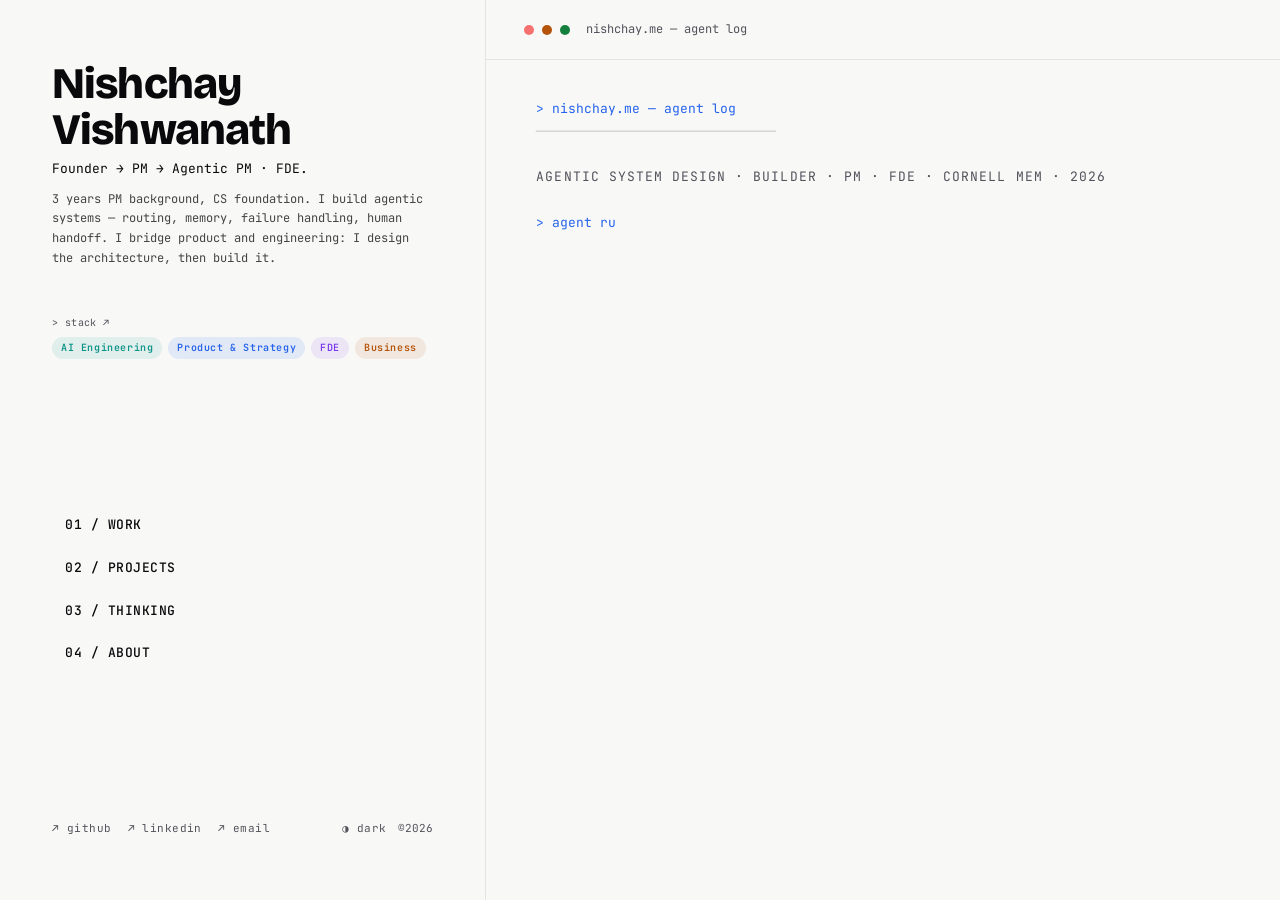
==== index.html @ 15cf4d02 "Add stack label above domain pills for discoverability Co-Authored-By: Claude Sonnet 4.6 <noreply@an" ====
<!DOCTYPE html>
<html lang="en" class="canvas-mode">
<head>
  <meta charset="UTF-8" />
  <meta name="viewport" content="width=device-width, initial-scale=1.0" />
  <title>Nishchay Vishwanath — Agentic PM · FDE</title>
  <meta name="description" content="I build agentic systems — routing, memory, failure handling, human handoff. PM background, CS foundation. Three years shipping operational AI at Aereo; built multi-agent RAG, HITL escalation, and MCP servers at Cornell." />

  <!-- Open Graph -->
  <meta property="og:type" content="website" />
  <meta property="og:title" content="Nishchay Vishwanath — Agentic PM · FDE" />
  <meta property="og:description" content="I build agentic systems — routing, memory, failure handling, human handoff. PM background, CS foundation. I design the architecture, then build it." />
  <meta property="og:url" content="https://nishchay.me" />

  <!-- Fonts -->
  <link rel="preconnect" href="https://fonts.googleapis.com" />
  <link rel="preconnect" href="https://fonts.gstatic.com" crossorigin />
  <link href="https://fonts.googleapis.com/css2?family=Bricolage+Grotesque:opsz,wght@12..96,400;12..96,600;12..96,800&family=Inter:wght@400;500;600;700&family=JetBrains+Mono:wght@400;500&display=swap" rel="stylesheet" />

  <link rel="stylesheet" href="css/style.css" />
  <script>document.documentElement.dataset.theme = localStorage.getItem('nish-theme') || 'light';</script>

  <script type="application/ld+json">
  {
    "@context": "https://schema.org",
    "@type": "Person",
    "name": "Nishchay Vishwanath",
    "jobTitle": "Agentic PM / FDE",
    "alumniOf": "Cornell University",
    "url": "https://nishchay.me",
    "sameAs": [
      "https://www.linkedin.com/in/nishchay-v/",
      "https://github.com/nishtobehonest"
    ]
  }
  </script>
</head>
<body>

<div class="canvas">

  <!-- ── Identity column (left 38%) ────────────────── -->
  <aside class="identity-col">
    <div class="id-top">
      <h1 class="id-name">Nishchay Vishwanath</h1>
      <p class="id-tagline">Founder → PM → Agentic PM · FDE.</p>
      <p class="id-sub">3 years PM background, CS foundation. I build agentic systems — routing, memory, failure handling, human handoff. I bridge product and engineering: I design the architecture, then build it.</p>
      <p class="id-stack-label">> stack ↗</p>
      <div class="id-domains">
        <button class="id-domain-pill id-domain-teal" data-panel="about">AI Engineering</button>
        <button class="id-domain-pill id-domain-blue" data-panel="about">Product & Strategy</button>
        <button class="id-domain-pill id-domain-purple" data-panel="about">FDE</button>
        <button class="id-domain-pill id-domain-amber" data-panel="about">Business</button>
      </div>
    </div>

    <nav class="id-nav" aria-label="Sections">
      <button class="nav-item" data-panel="work">01 / WORK</button>
      <button class="nav-item" data-panel="projects">02 / PROJECTS</button>
      <button class="nav-item" data-panel="thinking">03 / THINKING</button>
      <button class="nav-item" data-panel="about">04 / ABOUT</button>
    </nav>

    <footer class="id-footer">
      <div class="id-socials">
        <a href="https://github.com/nishtobehonest" class="id-social" target="_blank" rel="noopener">↗ github</a>
        <a href="https://www.linkedin.com/in/nishchay-v/" class="id-social" target="_blank" rel="noopener">↗ linkedin</a>
        <a href="mailto:nishchay26@gmail.com" class="id-social">↗ email</a>
      </div>
      <div class="id-footer-end">
        <button class="theme-toggle" id="themeToggle" aria-label="Toggle color theme">◑ dark</button>
        <span class="id-copy">©2026</span>
      </div>
    </footer>
  </aside>

  <!-- ── Terminal / section column (right 62%) ────── -->
  <div class="terminal-col">

    <div id="terminalView">
      <div class="terminal-header">
        <span class="terminal-dot red"></span>
        <span class="terminal-dot amber"></span>
        <span class="terminal-dot green"></span>
        <span class="terminal-title">nishchay.me — agent log</span>
      </div>
      <div class="terminal-body" id="termBody" aria-live="polite" aria-label="Terminal output"></div>
    </div>

    <div id="sectionView" hidden>
      <div class="section-header">
        <span class="section-title" id="panelTitle"></span>
        <button class="section-close" id="panelClose" aria-label="Close">✕</button>
      </div>
      <div class="section-body" id="panelBody"></div>
    </div>

  </div>

</div>

<script src="js/utils.js"></script>
<script src="js/terminal.js"></script>
<script src="js/panel.js"></script>
<script src="js/theme.js"></script>
</body>
</html>
---- css/style.css ----
/* ─── Design tokens — light theme (default) ───────── */
:root {
  --bg:        #F8F8F7;
  --surface:   #FFFFFF;
  --surface-2: #F2F2F0;
  --border:    #E4E4E1;
  --border-2:  #D0D0CC;
  --text:      #09090B;
  --muted:     #52525B;
  --muted-2:   #6B7280;

  --blue:   #2563EB;
  --teal:   #0D9488;
  --green:  #15803D;
  --amber:  #B45309;
  --purple: #7C3AED;
  --red:    #DC2626;

  --blue-dim:   rgba(37,99,235,.1);
  --teal-dim:   rgba(13,148,136,.1);
  --green-dim:  rgba(21,128,61,.1);
  --amber-dim:  rgba(180,83,9,.1);
  --purple-dim: rgba(124,58,237,.1);

  --nav-blur-bg: rgba(248,248,247,.92);

  --radius-card: 12px;
  --radius-el:   8px;
  --radius-pill: 999px;

  --max-w:       1100px;
  --section-gap: 80px;
  --panel-w:     480px;

  --font-display: 'Bricolage Grotesque', system-ui, sans-serif;
  --font-mono:    'JetBrains Mono', 'Fira Code', monospace;
  --font-body:    'Inter', system-ui, sans-serif;
}

/* ─── Dark theme override ─────────────────────────── */
[data-theme="dark"] {
  --bg:        #0A0A0A;
  --surface:   #111111;
  --surface-2: #181818;
  --border:    #222222;
  --border-2:  #333333;
  --text:      #F0F0F0;
  --muted:     #666666;
  --muted-2:   #999999;

  --blue:   #4F8EF7;
  --teal:   #2DD4BF;
  --green:  #22C55E;
  --amber:  #F59E0B;
  --purple: #A78BFA;
  --red:    #F87171;

  --blue-dim:   rgba(79,142,247,.12);
  --teal-dim:   rgba(45,212,191,.12);
  --green-dim:  rgba(34,197,94,.12);
  --amber-dim:  rgba(245,158,11,.12);
  --purple-dim: rgba(167,139,250,.12);

  --nav-blur-bg: rgba(10,10,10,.88);
}

/* ─── Reset ───────────────────────────────────────── */
*, *::before, *::after { box-sizing: border-box; margin: 0; padding: 0; }
html { scroll-behavior: smooth; }
body {
  background: var(--bg);
  color: var(--text);
  font-family: var(--font-body);
  font-size: 20px;
  line-height: 1.6;
  -webkit-font-smoothing: antialiased;
}
a { color: inherit; text-decoration: none; }
img { display: block; max-width: 100%; }
button { cursor: pointer; border: none; background: none; font: inherit; }

/* ─── Canvas mode lock (index.html only via html.canvas-mode) */
html.canvas-mode,
html.canvas-mode body { height: 100%; overflow: hidden; }

/* ─── Layout helpers ─────────────────────────────── */
.container {
  max-width: var(--max-w);
  margin: 0 auto;
  padding: 0 24px;
}
.section { padding: var(--section-gap) 0; }

/* ─── Typography ─────────────────────────────────── */
.eyebrow {
  font-family: var(--font-mono);
  font-size: 11px;
  font-weight: 600;
  letter-spacing: .12em;
  text-transform: uppercase;
  color: var(--muted);
}
h1 { font-size: clamp(2rem, 5vw, 3.25rem); font-weight: 700; line-height: 1.15; }
h2 { font-size: clamp(1.5rem, 3vw, 2rem); font-weight: 700; line-height: 1.25; }
h3 { font-size: 1.125rem; font-weight: 600; }
.muted { color: var(--muted-2); }

/* ─── Navigation (explore.html) ──────────────────── */
.nav {
  position: fixed;
  top: 0; left: 0; right: 0;
  z-index: 100;
  background: var(--nav-blur-bg);
  backdrop-filter: blur(12px);
  border-bottom: 1px solid var(--border);
}
.nav-inner {
  display: flex;
  align-items: center;
  justify-content: space-between;
  height: 60px;
}
.nav-logo { font-weight: 700; font-size: .95rem; color: var(--text); }
.nav-logo span { color: var(--blue); }
.nav-links { display: flex; align-items: center; gap: 8px; }
.nav-link {
  font-size: .875rem;
  font-weight: 500;
  color: var(--muted-2);
  padding: 6px 12px;
  border-radius: var(--radius-el);
  transition: color .2s, background .2s;
}
.nav-link:hover { color: var(--text); background: var(--surface); }
.nav-link.active { color: var(--text); }
.btn-nav {
  font-size: .875rem;
  font-weight: 600;
  color: var(--blue);
  padding: 6px 16px;
  border: 1px solid var(--blue-dim);
  border-radius: var(--radius-el);
  transition: background .2s, border-color .2s;
}
.btn-nav:hover { background: var(--blue-dim); border-color: var(--blue); }

/* ─── Footer (explore.html) ──────────────────────── */
.footer {
  border-top: 1px solid var(--border);
  padding: 40px 0;
}
.footer-inner {
  display: flex;
  align-items: center;
  justify-content: space-between;
  gap: 16px;
  flex-wrap: wrap;
}
.footer-name { font-weight: 600; font-size: .9375rem; }
.footer-links { display: flex; align-items: center; gap: 16px; }
.footer-link { font-size: .875rem; color: var(--muted-2); transition: color .2s; }
.footer-link:hover { color: var(--text); }


/* ═══════════════════════════════════════════════════
   CANVAS LAYOUT — index.html
═══════════════════════════════════════════════════ */

/* ─── Two-column grid ────────────────────────────── */
.canvas {
  display: grid;
  grid-template-columns: 38fr 62fr;
  height: 100vh;
  overflow: hidden;
}

/* ─── Identity column (left 38%) ─────────────────── */
.identity-col {
  display: flex;
  flex-direction: column;
  justify-content: space-between;
  padding: 62px 52px;
  border-right: 1px solid var(--border);
  overflow: hidden;
}

.id-top { display: flex; flex-direction: column; }

.id-name {
  font-family: var(--font-display);
  font-size: clamp(1.95rem, 3.4vw, 3rem);
  font-weight: 800;
  letter-spacing: -0.02em;
  line-height: 1.05;
  margin-bottom: 6px;
}
.id-tagline {
  font-family: var(--font-mono);
  font-size: 0.8125rem;
  color: var(--text);
  line-height: 1.55;
  margin-bottom: 10px;
}
.id-sub {
  font-family: var(--font-mono);
  font-size: 0.75rem;
  color: var(--text);
  opacity: 0.75;
  line-height: 1.65;
  margin-bottom: 28px;
}

/* ─── Domain pills ───────────────────────────────── */
.id-stack-label {
  font-family: var(--font-mono);
  font-size: 0.625rem;
  color: var(--muted);
  margin: 18px 0 6px;
  letter-spacing: 0.04em;
}
.id-domains {
  display: flex;
  flex-wrap: wrap;
  gap: 6px;
  margin-top: 0;
}
.id-domain-pill {
  font-family: var(--font-mono);
  font-size: 0.625rem;
  font-weight: 600;
  letter-spacing: 0.06em;
  padding: 3px 9px;
  border-radius: var(--radius-pill);
  cursor: pointer;
  border: none;
  transition: opacity .15s, transform .15s;
}
.id-domain-pill:hover { opacity: 0.75; transform: translateY(-1px); }
.id-domain-teal   { color: var(--teal);   background: var(--teal-dim); }
.id-domain-blue   { color: var(--blue);   background: var(--blue-dim); }
.id-domain-purple { color: var(--purple); background: var(--purple-dim); }
.id-domain-amber  { color: var(--amber);  background: var(--amber-dim); }

/* ─── Numbered nav ───────────────────────────────── */
.id-nav {
  display: flex;
  flex-direction: column;
  gap: 2px;
}
.nav-item {
  font-family: var(--font-mono);
  font-size: 0.8125rem;
  font-weight: 500;
  color: var(--text);
  padding: 9px 12px;
  border-radius: var(--radius-el);
  cursor: pointer;
  border: 1px solid transparent;
  background: none;
  text-align: left;
  letter-spacing: 0.04em;
  transition: color .2s, border-color .2s, background .2s;
}
.nav-item:hover {
  color: var(--text);
  border-color: var(--border);
  background: var(--surface);
}
.nav-item.active {
  color: var(--blue);
  border-color: rgba(79,142,247,.3);
  background: var(--blue-dim);
}

/* ─── Identity footer ────────────────────────────── */
.id-footer {
  display: flex;
  align-items: center;
  justify-content: space-between;
}
.id-socials { display: flex; gap: 16px; }
.id-social {
  font-family: var(--font-mono);
  font-size: 0.6875rem;
  color: var(--muted);
  letter-spacing: 0.04em;
  transition: color .2s;
}
.id-social:hover { color: var(--text); }
.id-footer-end { display: flex; align-items: center; gap: 12px; }
.id-copy {
  font-family: var(--font-mono);
  font-size: 0.6875rem;
  color: var(--muted);
}
.theme-toggle {
  font-family: var(--font-mono);
  font-size: 0.6875rem;
  color: var(--muted);
  letter-spacing: 0.04em;
  padding: 0;
  transition: color .2s;
}
.theme-toggle:hover { color: var(--text); }

/* ─── Terminal column (right 62%) ─────────────────── */
.terminal-col {
  display: flex;
  flex-direction: column;
  overflow: hidden;
  background: var(--bg);
}
.terminal-header {
  display: flex;
  align-items: center;
  gap: 8px;
  padding: 20px 38px;
  border-bottom: 1px solid var(--border);
  flex-shrink: 0;
}
.terminal-dot {
  width: 10px; height: 10px;
  border-radius: 50%;
  background: var(--border-2);
}
.terminal-dot.red   { background: #F87171; }
.terminal-dot.amber { background: var(--amber); }
.terminal-dot.green { background: var(--green); }
.terminal-title {
  font-family: var(--font-mono);
  font-size: 0.75rem;
  color: var(--muted);
  margin-left: 8px;
}
.terminal-body {
  flex: 1;
  padding: 38px 50px;
  overflow: hidden;
  font-family: var(--font-mono);
  font-size: 0.8125rem;
  line-height: 1.75;
  color: var(--text);
}

/* ─── Terminal line types ────────────────────────── */
.term-prompt   { color: var(--blue); }
.term-divider  { color: var(--border-2); }
.term-label    { color: var(--muted); letter-spacing: 0.08em; }
.term-shipped  { color: var(--green); }
.term-progress { color: var(--amber); }
.term-muted    { color: var(--muted); }
.term-gate     { color: var(--purple); }
.term-stat     { color: var(--teal); }
.term-link {
  font: inherit; color: inherit; background: none; border: none;
  cursor: pointer; padding: 0; text-decoration: none;
}
.term-link:hover { color: var(--blue); }

/* ─── Blinking cursor ────────────────────────────── */
.cursor {
  display: inline-block;
  width: 8px;
  height: 13px;
  background: var(--blue);
  vertical-align: text-bottom;
  margin-left: 1px;
  animation: blink 1s step-end infinite;
}
@keyframes blink {
  0%, 100% { opacity: 1; }
  50%       { opacity: 0; }
}


/* ═══════════════════════════════════════════════════
   HOMEPAGE PANEL SYSTEM
═══════════════════════════════════════════════════ */

/* ── Section view (replaces terminal on nav click) ── */
#terminalView, #sectionView {
  display: flex;
  flex-direction: column;
  flex: 1;
  overflow: hidden;
}
[hidden] { display: none !important; }

.section-header {
  display: flex;
  align-items: center;
  justify-content: space-between;
  padding: 14px 24px;
  border-bottom: 1px solid var(--border);
  flex-shrink: 0;
  height: 45px;
}
.section-title {
  font-family: var(--font-mono);
  font-size: 0.8125rem;
  font-weight: 600;
  letter-spacing: .08em;
  text-transform: uppercase;
  color: var(--muted);
}
.section-close {
  width: 32px; height: 32px;
  display: flex;
  align-items: center;
  justify-content: center;
  border-radius: var(--radius-el);
  color: var(--muted-2);
  cursor: pointer;
  font-size: 1rem;
  line-height: 1;
  background: none;
  border: none;
  font-family: inherit;
  transition: background .2s, color .2s;
}
.section-close:hover { background: var(--border); color: var(--text); }

.section-body {
  flex: 1;
  overflow-y: auto;
  padding: 34px;
}

/* ─── WORK panel: accordion ──────────────────────── */
.work-item { border-bottom: 1px solid var(--border); }
.work-trigger {
  width: 100%;
  display: flex;
  align-items: baseline;
  padding: 14px 0;
  cursor: pointer;
  font-family: var(--font-mono);
  font-size: 0.8125rem;
  color: var(--text);
  background: none;
  border: none;
  text-align: left;
  transition: color .2s;
}
.work-trigger:hover { color: var(--text); }
.work-trigger.open  { color: var(--text); }
.work-year    { color: var(--muted); min-width: 86px; flex-shrink: 0; font-size: 0.75rem; }
.work-company { flex: 1; font-weight: 600; padding: 0 10px; color: var(--text); }
.work-role    { color: var(--text); font-size: 0.75rem; margin-right: 10px; }
.work-chevron { color: var(--muted); font-size: 0.75rem; transition: transform .25s; flex-shrink: 0; }
.work-trigger.open .work-chevron { transform: rotate(90deg); }

.work-teaser {
  font-family: var(--font-mono);
  font-size: 0.73rem;
  color: var(--text);
  line-height: 1.6;
  padding: 0 0 10px 0;
}
.work-detail {
  max-height: 0;
  overflow: hidden;
  transition: max-height .3s ease;
}
.work-detail.open { max-height: 800px; }
.work-bullets { list-style: none; padding: 4px 0 16px 20px; }
.work-bullets li {
  font-size: 0.875rem;
  color: var(--text);
  line-height: 1.65;
  margin-bottom: 5px;
  position: relative;
}
.work-bullets li::before {
  content: "·";
  position: absolute;
  left: -14px;
  color: var(--blue);
}

/* ─── PROJECTS panel ─────────────────────────────── */
.projects-filters {
  display: flex;
  gap: 6px;
  flex-wrap: wrap;
  margin-bottom: 16px;
  padding-bottom: 16px;
  border-bottom: 1px solid var(--border);
}
.proj-list { margin-bottom: 8px; }
.proj-row {
  display: flex;
  align-items: flex-start;
  padding: 12px 0;
  border-bottom: 1px solid var(--border);
  font-family: var(--font-mono);
  font-size: 0.8125rem;
  color: var(--muted-2);
  text-decoration: none;
  transition: color .15s;
}
.proj-row:hover { color: var(--text); }
.proj-row-soon { opacity: 0.45; pointer-events: none; }
.proj-date         { color: var(--muted); min-width: 86px; flex-shrink: 0; font-size: 0.75rem; padding-top: 2px; }
.proj-title-group  { flex: 1; display: flex; flex-direction: column; gap: 5px; padding: 0 10px; }
.proj-title        { font-weight: 600; color: var(--text); }
.proj-desc         { font-family: var(--font-body); font-size: 0.75rem; color: var(--muted-2); line-height: 1.5; }
.proj-tags         { display: flex; flex-wrap: wrap; gap: 4px; }
.proj-tag {
  font-size: 0.6rem;
  color: var(--blue);
  background: var(--blue-dim);
  padding: 2px 6px;
  border-radius: var(--radius-pill);
}
.proj-status  { color: var(--muted); font-size: 0.75rem; margin-right: 10px; padding-top: 2px; }
.proj-chevron { color: var(--muted); font-size: 0.75rem; flex-shrink: 0; padding-top: 2px; }

.view-graph-link {
  display: inline-flex;
  align-items: center;
  gap: 6px;
  font-family: var(--font-mono);
  font-size: 0.75rem;
  color: var(--blue);
  letter-spacing: 0.04em;
  padding: 12px 0;
  border-top: 1px solid var(--border);
  width: 100%;
  transition: opacity .2s;
}
.view-graph-link:hover { opacity: .75; text-decoration: underline; }

/* ─── THINKING panel ─────────────────────────────── */
.thinking-list { display: flex; flex-direction: column; gap: 10px; }
.thinking-item {
  display: block;
  padding: 14px 16px;
  background: var(--surface-2);
  border: 1px solid var(--border);
  border-radius: var(--radius-el);
  transition: border-color .2s, background .2s;
  text-decoration: none;
  color: inherit;
}
.thinking-item-link { cursor: pointer; }
.thinking-item-link:hover { border-color: var(--blue); background: var(--surface); }
.thinking-item-title {
  font-size: 0.9375rem;
  font-weight: 500;
  margin-bottom: 6px;
  color: var(--text);
}
.thinking-item-desc {
  font-size: 0.8125rem;
  color: var(--muted-2);
  line-height: 1.55;
  margin-bottom: 8px;
}
.thinking-tags {
  display: flex;
  flex-wrap: wrap;
  gap: 5px;
  margin-bottom: 8px;
}
.thinking-tag {
  font-family: var(--font-mono);
  font-size: 0.6rem;
  color: var(--teal);
  background: var(--teal-dim);
  padding: 2px 7px;
  border-radius: var(--radius-pill);
}
.thinking-soon {
  font-size: .65rem;
  color: var(--muted-2);
  font-style: italic;
  opacity: 0.65;
}
.thinking-item-meta {
  font-family: var(--font-mono);
  font-size: 0.6875rem;
  color: var(--muted);
}

/* ─── ABOUT panel ─────────────────────────────────── */
.about-bio {
  margin-bottom: 40px;
}
.about-bio p {
  font-family: var(--font-body);
  font-size: 0.9375rem;
  color: var(--text);
  line-height: 1.85;
  margin-bottom: 12px;
}
.about-bio p:last-child { margin-bottom: 0; }
.about-stem {
  font-family: var(--font-mono);
  font-size: 0.75rem;
  color: var(--muted);
  margin-top: 20px;
}
.about-background {
  margin-bottom: 28px;
}
.about-background p {
  font-family: var(--font-mono);
  font-size: 0.8125rem;
  color: var(--text);
  line-height: 1.85;
  margin-bottom: 12px;
  border-left: 2px solid var(--border-2);
  padding-left: 14px;
}
.about-background p:last-child { margin-bottom: 0; }
.about-section-label {
  font-family: var(--font-mono);
  font-size: 0.7rem;
  font-weight: 600;
  letter-spacing: .1em;
  text-transform: uppercase;
  color: var(--muted);
  border-bottom: 1px solid var(--border);
  padding-bottom: 10px;
  margin-bottom: 16px;
  display: block;
}
.about-edu {
  font-family: var(--font-mono);
  font-size: 0.8125rem;
  color: var(--text);
  line-height: 1.85;
  margin-bottom: 28px;
}
.edu-sep { color: var(--muted); }
.about-caps-accordion { margin-bottom: 28px; }

/* ─── Proof grid ─────────────────────────────────── */
.proof-grid {
  display: grid;
  grid-template-columns: 160px 1fr;
  margin-bottom: 32px;
}
.proof-label {
  font-family: var(--font-mono);
  font-size: 0.75rem;
  color: var(--text);
  opacity: 0.75;
  padding: 10px 16px 10px 0;
  border-bottom: 1px solid var(--border);
  line-height: 1.5;
}
.proof-value {
  font-family: var(--font-body);
  font-size: 0.8125rem;
  color: var(--text);
  padding: 10px 0;
  border-bottom: 1px solid var(--border);
  line-height: 1.5;
}

/* ─── Stack block ────────────────────────────────── */
.stack-groups { display: flex; flex-direction: column; gap: 18px; margin-bottom: 28px; }
.stack-group  { display: flex; flex-direction: column; gap: 8px; }
.stack-group-label {
  font-family: var(--font-mono);
  font-size: 0.65rem;
  font-weight: 600;
  letter-spacing: 0.1em;
  text-transform: uppercase;
  color: var(--muted);
}
.stack-pills { display: flex; flex-wrap: wrap; gap: 5px; }
.stack-pill {
  font-family: var(--font-mono);
  font-size: 0.68rem;
  padding: 3px 9px;
  border-radius: var(--radius-pill);
}
.stack-pill-teal     { color: var(--teal);     background: var(--teal-dim); }
.stack-pill-blue     { color: var(--blue);     background: var(--blue-dim); }
.stack-pill-amber    { color: var(--amber);    background: var(--amber-dim); }
.stack-pill-purple   { color: var(--purple);   background: var(--purple-dim); }
.stack-pill-learning { color: var(--muted);    background: var(--surface-2); border: 1px dashed var(--border-2); opacity: 0.7; }

/* ─── Section-level collapsible (Stack & Experience, Testimonials) */
.about-accordion-wrap { margin-bottom: 28px; }
.about-accordion-trigger {
  width: 100%;
  display: flex;
  align-items: center;
  justify-content: space-between;
  font-family: var(--font-mono);
  font-size: 0.7rem;
  font-weight: 600;
  letter-spacing: .1em;
  text-transform: uppercase;
  color: var(--muted);
  background: none;
  border: none;
  border-bottom: 1px solid var(--border);
  cursor: pointer;
  padding: 0 0 10px;
  margin-bottom: 0;
  transition: color .2s;
}
.about-accordion-trigger:hover { color: var(--muted-2); }
.about-accordion-trigger.open  { color: var(--muted-2); }
.about-accordion-chevron {
  font-size: 0.75rem;
  transition: transform .25s;
}
.about-accordion-trigger.open .about-accordion-chevron { transform: rotate(90deg); }
.about-accordion-body {
  max-height: 0;
  overflow: hidden;
  transition: max-height .4s ease;
}
.about-accordion-body.open { max-height: 1200px; padding-top: 16px; }
.cap-item { border-bottom: 1px solid var(--border); }
.cap-trigger {
  width: 100%;
  display: flex;
  align-items: center;
  justify-content: space-between;
  padding: 12px 0;
  font-family: var(--font-mono);
  font-size: 0.8125rem;
  color: var(--text);
  background: none;
  border: none;
  cursor: pointer;
  text-align: left;
  transition: color .15s;
}
.cap-trigger:hover { color: var(--text); }
.cap-trigger.open  { color: var(--text); }
.cap-title { flex: 1; }
.cap-chevron { color: var(--muted); font-size: 0.75rem; transition: transform .25s; flex-shrink: 0; }
.cap-trigger.open .cap-chevron { transform: rotate(90deg); }
.cap-detail { max-height: 0; overflow: hidden; transition: max-height .3s ease; }
.cap-detail.open { max-height: 400px; }
.cap-bullets { list-style: none; padding: 0 0 14px 0; }
.cap-bullets li {
  font-family: var(--font-mono);
  font-size: 0.75rem;
  color: var(--muted-2);
  line-height: 1.7;
  margin-bottom: 6px;
  padding-left: 14px;
  position: relative;
}
.cap-bullets li::before { content: "·"; position: absolute; left: 0; color: var(--muted); }
.about-testimonials { display: flex; flex-direction: column; gap: 14px; }


/* ═══════════════════════════════════════════════════
   SHARED — BADGES, NODE CARDS, TESTIMONIALS
═══════════════════════════════════════════════════ */

/* ─── Badges ─────────────────────────────────────── */
.badge {
  display: inline-flex;
  align-items: center;
  font-family: var(--font-mono);
  font-size: .6875rem;
  font-weight: 600;
  letter-spacing: .04em;
  text-transform: uppercase;
  padding: 3px 8px;
  border-radius: var(--radius-pill);
}
.badge-project     { background: var(--blue-dim);   color: var(--blue); }
.badge-blog        { background: var(--purple-dim);  color: var(--purple); }
.badge-learning    { background: var(--teal-dim);    color: var(--teal); }
.badge-testimonial { background: var(--amber-dim);   color: var(--amber); }

.badge-shipped     { background: var(--green-dim);  color: var(--green); }
.badge-in-progress { background: var(--amber-dim);  color: var(--amber); }
.badge-learning-st { background: var(--teal-dim);   color: var(--teal); }
.badge-coming-soon { background: var(--border);     color: var(--muted); }

/* ─── Node cards ─────────────────────────────────── */
.node-card {
  background: var(--surface);
  border: 1px solid var(--border);
  border-radius: var(--radius-card);
  padding: 24px;
  display: flex;
  flex-direction: column;
  gap: 10px;
  transition: border-color .2s, background .2s, transform .2s;
  cursor: pointer;
  position: relative;
}
.node-card:hover {
  border-color: var(--border-2);
  background: var(--surface-2);
  transform: translateY(-2px);
}
.node-card.coming-soon { opacity: .55; }
.node-card.highlighted { border-color: var(--blue); box-shadow: 0 0 0 1px var(--blue); }
.node-card-top {
  display: flex;
  align-items: center;
  justify-content: space-between;
  gap: 8px;
}
.node-card-badges { display: flex; align-items: center; gap: 6px; flex-wrap: wrap; }
.node-title  { font-size: 1rem; font-weight: 600; line-height: 1.3; }
.node-desc   { font-size: .875rem; color: var(--muted-2); line-height: 1.55; }
.node-tags   { display: flex; flex-wrap: wrap; gap: 6px; margin-top: 2px; }
.tag {
  font-family: var(--font-mono);
  font-size: .75rem;
  color: var(--muted);
  background: var(--border);
  padding: 2px 8px;
  border-radius: var(--radius-pill);
}
.node-date   { font-family: var(--font-mono); font-size: .75rem; color: var(--muted); }
.node-link   {
  display: inline-flex;
  align-items: center;
  gap: 4px;
  font-size: .8125rem;
  font-weight: 500;
  color: var(--blue);
  margin-top: auto;
}
.node-link:hover { text-decoration: underline; }
.lock-icon { font-size: .875rem; color: var(--muted); margin-top: auto; }

/* ─── "Demonstrates" lines ───────────────────────── */
.node-proves {
  font-size: .75rem;
  color: var(--teal);
  font-style: italic;
  line-height: 1.4;
}
.panel-proves {
  font-size: .875rem;
  color: var(--teal);
  font-style: italic;
  line-height: 1.5;
}

.more-recs-link {
  display: block;
  margin-top: 16px;
  font-family: var(--font-mono);
  font-size: 0.75rem;
  color: var(--muted);
  text-decoration: none;
}
.more-recs-link:hover { color: var(--blue); }

/* ─── Testimonial cards ──────────────────────────── */
.testimonial-card {
  background: var(--surface);
  border: 1px solid var(--border);
  border-left: 3px solid var(--amber);
  border-radius: var(--radius-card);
  padding: 22px;
  display: flex;
  flex-direction: column;
  gap: 16px;
}
.tcard-quote { font-size: .9375rem; color: var(--text); line-height: 1.75; font-style: italic; flex: 1; }
.tcard-name  { font-size: .9375rem; font-weight: 600; color: var(--text); }
.tcard-role  { font-size: .8125rem; color: var(--muted); margin-top: 3px; }


/* ═══════════════════════════════════════════════════
   EXPLORER PAGE — explore.html
═══════════════════════════════════════════════════ */

.explorer-header { padding: 100px 0 32px; }
.explorer-title {
  font-family: var(--font-display);
  font-size: clamp(2.5rem, 6vw, 5rem);
  font-weight: 800;
  line-height: 1.05;
  letter-spacing: -0.02em;
  margin-bottom: 8px;
}
.explorer-subtitle { color: var(--muted-2); font-size: 1rem; margin-bottom: 20px; }

/* ─── Persona selector ───────────────────────────── */
.persona-bar {
  display: flex;
  align-items: center;
  gap: 10px;
  flex-wrap: wrap;
  margin-bottom: 8px;
}
.persona-label {
  font-family: var(--font-mono);
  font-size: .8125rem;
  font-weight: 600;
  text-transform: uppercase;
  letter-spacing: .08em;
  color: var(--muted);
  white-space: nowrap;
}
.persona-pill {
  font-size: .875rem;
  font-weight: 500;
  padding: 7px 20px;
  border-radius: var(--radius-pill);
  border: 1px solid var(--border-2);
  color: var(--muted-2);
  background: transparent;
  transition: border-color .2s, color .2s, background .2s;
}
.persona-pill:hover { border-color: var(--blue); color: var(--blue); }
.persona-pill.active {
  border-color: var(--blue);
  color: var(--blue);
  background: var(--blue-dim);
  font-weight: 600;
}

.explorer-controls {
  display: flex;
  align-items: center;
  justify-content: space-between;
  gap: 16px;
  padding: 20px 0;
  border-bottom: 1px solid var(--border);
  margin-bottom: 28px;
  flex-wrap: wrap;
}
.filter-group { display: flex; align-items: center; gap: 8px; flex-wrap: wrap; }
.filter-label {
  font-family: var(--font-mono);
  font-size: .75rem;
  font-weight: 600;
  text-transform: uppercase;
  letter-spacing: .08em;
  color: var(--muted);
  margin-right: 4px;
}
.filter-pill {
  font-size: .8125rem;
  font-weight: 500;
  padding: 5px 14px;
  border-radius: var(--radius-pill);
  border: 1px solid var(--border-2);
  color: var(--muted-2);
  background: transparent;
  transition: border-color .2s, color .2s, background .2s;
}
.filter-pill:hover  { border-color: var(--blue); color: var(--blue); }
.filter-pill.active { border-color: var(--blue); color: var(--blue); background: var(--blue-dim); }

.view-toggle {
  display: flex;
  align-items: center;
  background: var(--surface);
  border: 1px solid var(--border);
  border-radius: var(--radius-el);
  overflow: hidden;
}
.toggle-btn {
  display: flex;
  align-items: center;
  gap: 6px;
  padding: 7px 14px;
  font-size: .8125rem;
  font-weight: 500;
  color: var(--muted-2);
  transition: color .2s, background .2s;
}
.toggle-btn.active { color: var(--text); background: var(--surface-2); }
.toggle-btn svg { width: 14px; height: 14px; }

/* ─── Grid view ─────────────────────────────────── */
.nodes-grid {
  display: grid;
  grid-template-columns: repeat(3, 1fr);
  gap: 16px;
}

/* ─── Graph view ─────────────────────────────────── */
.graph-container {
  position: relative;
  width: 100%;
  height: 600px;
  background: var(--surface);
  border: 1px solid var(--border);
  border-radius: var(--radius-card);
  overflow: hidden;
  display: none;
}
.graph-container.active { display: block; }

.graph-spinner {
  position: absolute;
  inset: 0;
  display: flex;
  flex-direction: column;
  align-items: center;
  justify-content: center;
  gap: 12px;
  background: var(--surface);
  z-index: 10;
  transition: opacity .3s;
}
.graph-spinner.hidden { opacity: 0; pointer-events: none; }
.spinner-ring {
  width: 36px; height: 36px;
  border: 3px solid var(--border-2);
  border-top-color: var(--blue);
  border-radius: 50%;
  animation: spin .8s linear infinite;
}
@keyframes spin { to { transform: rotate(360deg); } }
.spinner-text { font-size: .8125rem; color: var(--muted); }

#graph-svg { width: 100%; height: 100%; }
.graph-tooltip {
  position: absolute;
  background: var(--surface-2);
  border: 1px solid var(--border-2);
  border-radius: var(--radius-el);
  padding: 8px 12px;
  font-size: .8125rem;
  pointer-events: none;
  opacity: 0;
  transition: opacity .15s;
  z-index: 20;
  max-width: 200px;
}
.graph-tooltip.visible { opacity: 1; }
.graph-tooltip-title { font-weight: 600; margin-bottom: 3px; }
.graph-tooltip-type  { font-size: .6875rem; text-transform: uppercase; letter-spacing: .06em; }

/* ─── Explorer detail panel ──────────────────────── */
.panel-backdrop {
  position: fixed;
  inset: 0;
  background: rgba(0,0,0,.55);
  z-index: 200;
  opacity: 0;
  pointer-events: none;
  transition: opacity .25s;
}
.panel-backdrop.active { opacity: 1; pointer-events: all; }

.detail-panel {
  position: fixed;
  top: 0; right: 0; bottom: 0;
  width: 400px;
  background: var(--surface);
  border-left: 1px solid var(--border);
  z-index: 201;
  transform: translateX(100%);
  transition: transform .3s cubic-bezier(.4,0,.2,1);
  overflow-y: auto;
  display: flex;
  flex-direction: column;
}
.detail-panel.open { transform: translateX(0); }

.panel-header {
  display: flex;
  align-items: flex-start;
  justify-content: space-between;
  gap: 12px;
  padding: 24px 24px 16px;
  border-bottom: 1px solid var(--border);
  position: sticky;
  top: 0;
  background: var(--surface);
  z-index: 1;
}
.panel-close {
  width: 32px; height: 32px;
  display: flex;
  align-items: center;
  justify-content: center;
  border-radius: var(--radius-el);
  color: var(--muted-2);
  flex-shrink: 0;
  cursor: pointer;
  transition: background .2s, color .2s;
}
.panel-close:hover { background: var(--border); color: var(--text); }
.panel-body   { padding: 24px; display: flex; flex-direction: column; gap: 20px; flex: 1; }
.panel-title  { font-size: 1.125rem; font-weight: 700; line-height: 1.3; }
.panel-badges { display: flex; gap: 6px; flex-wrap: wrap; }
.panel-meta   { font-family: var(--font-mono); font-size: .8125rem; color: var(--muted); }
.panel-desc   { font-size: .9375rem; color: var(--muted-2); line-height: 1.65; }
.panel-tags   { display: flex; flex-wrap: wrap; gap: 6px; }
.panel-action {
  display: inline-flex;
  align-items: center;
  gap: 8px;
  padding: 10px 20px;
  background: var(--blue);
  color: #fff;
  font-weight: 600;
  font-size: .875rem;
  border-radius: var(--radius-el);
  width: fit-content;
  transition: opacity .2s;
}
.panel-action:hover { opacity: .85; }
.panel-section-label {
  font-size: .75rem;
  font-weight: 600;
  letter-spacing: .08em;
  text-transform: uppercase;
  color: var(--muted);
  margin-bottom: 10px;
}
.connected-nodes { display: flex; flex-direction: column; gap: 8px; }
.connected-node-card {
  display: flex;
  align-items: center;
  justify-content: space-between;
  padding: 10px 14px;
  background: var(--surface-2);
  border: 1px solid var(--border);
  border-radius: var(--radius-el);
  cursor: pointer;
  transition: border-color .2s, background .2s;
}
.connected-node-card:hover { border-color: var(--blue); background: var(--blue-dim); }
.connected-node-title { font-size: .875rem; font-weight: 500; }

.panel-quote {
  font-size: 1.125rem;
  font-style: italic;
  color: var(--text);
  line-height: 1.65;
  border-left: 3px solid var(--amber);
  padding-left: 16px;
}
.panel-quotee { font-size: .875rem; color: var(--muted-2); }
.panel-quotee strong { color: var(--text); }

/* ─── Design note callout ────────────────────────── */
.panel-design-note {
  border-left: 3px solid var(--blue);
  padding: 10px 14px;
  background: var(--blue-dim);
  border-radius: 0 var(--radius-el) var(--radius-el) 0;
  margin-top: 16px;
}
.panel-design-note-label {
  font-size: 11px;
  font-weight: 600;
  letter-spacing: .08em;
  text-transform: uppercase;
  color: var(--blue);
  margin-bottom: 6px;
}
.panel-design-note p { font-size: 13px; color: var(--muted-2); line-height: 1.6; }


/* ═══════════════════════════════════════════════════
   RESPONSIVE
═══════════════════════════════════════════════════ */

/* Explorer grid responsive */
@media (max-width: 900px) {
  .nodes-grid { grid-template-columns: repeat(2, 1fr); }
  .view-toggle { display: none; }
}
@media (max-width: 600px) {
  .nodes-grid { grid-template-columns: 1fr; }
  .detail-panel { width: 100%; border-left: none; border-top: 1px solid var(--border); }
  .explorer-controls { flex-direction: column; align-items: flex-start; }
}

/* Canvas responsive (≤768px) */
@media (max-width: 768px) {
  html.canvas-mode,
  html.canvas-mode body { height: auto; overflow: auto; }

  .canvas {
    display: flex;
    flex-direction: column;
    height: auto;
    min-height: 100dvh;
  }
  .identity-col {
    border-right: none;
    border-bottom: 1px solid var(--border);
    padding: 32px 24px 28px;
  }
  .id-nav {
    flex-direction: row;
    flex-wrap: wrap;
    gap: 8px;
    margin-top: 20px;
  }
  .nav-item { font-size: 0.75rem; padding: 6px 10px; }
  .terminal-col { min-height: 55vh; }
  .terminal-body { padding: 20px 24px; font-size: 0.75rem; }
  .projects-grid { grid-template-columns: 1fr; }
}
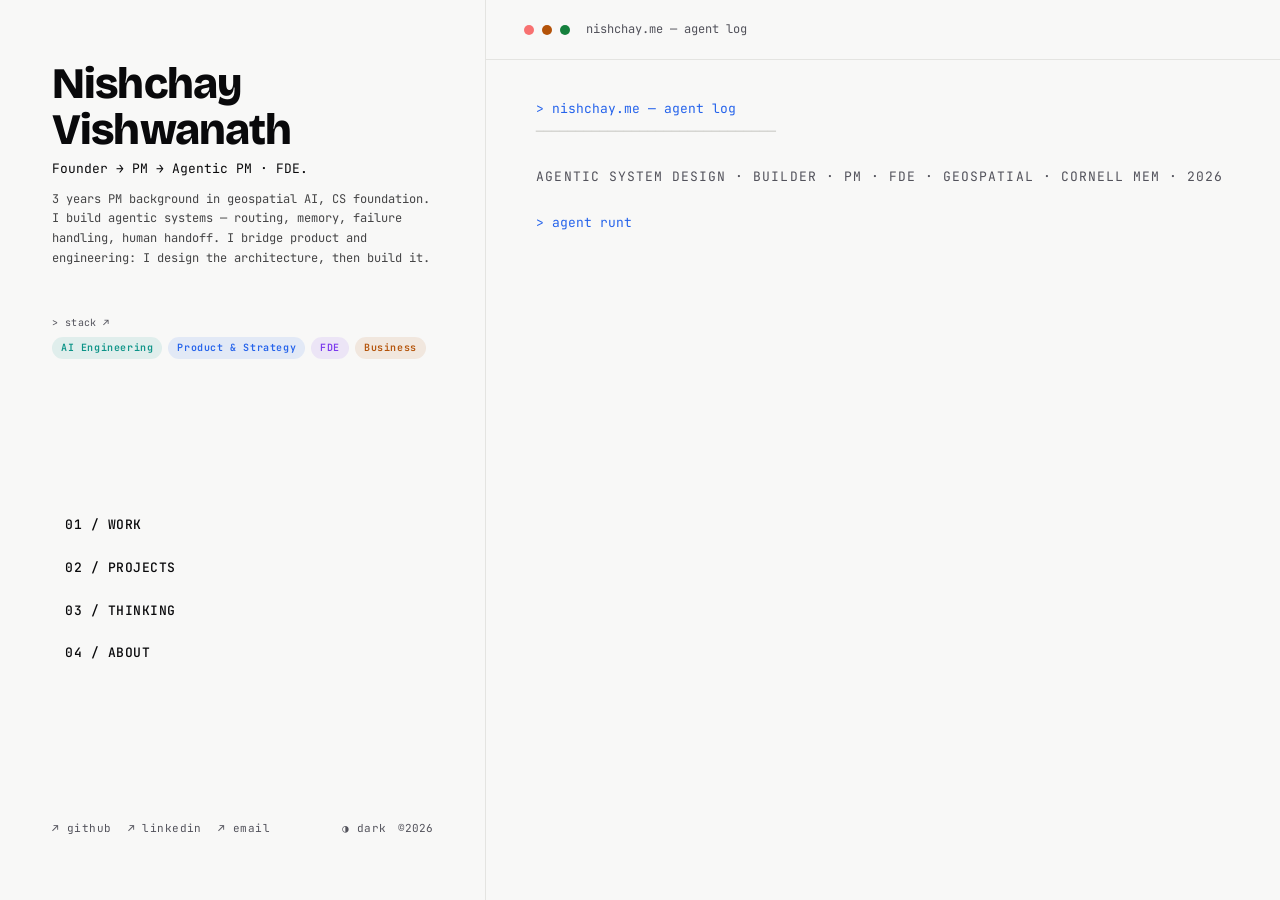
==== commit d4e76585: "Add geospatial to id-sub and terminal label Co-Authored-By: Claude Sonnet 4.6 <noreply@anthropic.com" ====
--- a/index.html
+++ b/index.html
@@ -44,7 +44,7 @@
     <div class="id-top">
       <h1 class="id-name">Nishchay Vishwanath</h1>
       <p class="id-tagline">Founder → PM → Agentic PM · FDE.</p>
-      <p class="id-sub">3 years PM background, CS foundation. I build agentic systems — routing, memory, failure handling, human handoff. I bridge product and engineering: I design the architecture, then build it.</p>
+      <p class="id-sub">3 years PM background in geospatial AI, CS foundation. I build agentic systems — routing, memory, failure handling, human handoff. I bridge product and engineering: I design the architecture, then build it.</p>
       <p class="id-stack-label">> stack ↗</p>
       <div class="id-domains">
         <button class="id-domain-pill id-domain-teal" data-panel="about">AI Engineering</button>
--- a/css/style.css
+++ b/css/style.css
@@ -351,6 +351,13 @@
 .term-muted    { color: var(--muted); }
 .term-gate     { color: var(--purple); }
 .term-stat     { color: var(--teal); }
+.term-cta      { color: var(--muted); }
+.term-cta-link {
+  color: var(--green);
+  text-decoration: none;
+  font-family: var(--font-mono);
+}
+.term-cta-link:hover { opacity: 0.75; }
 .term-link {
   font: inherit; color: inherit; background: none; border: none;
   cursor: pointer; padding: 0; text-decoration: none;
@@ -855,6 +862,38 @@
   text-decoration: none;
 }
 .more-recs-link:hover { color: var(--blue); }
+
+/* ─── About CTA ──────────────────────────────────── */
+.about-cta {
+  margin-top: 32px;
+  padding: 20px 24px;
+  border: 1px solid var(--border);
+  border-left: 3px solid var(--green);
+  background: var(--surface);
+}
+.about-cta-label {
+  font-family: var(--font-mono);
+  font-size: 0.7rem;
+  color: var(--muted);
+  margin-bottom: 14px;
+  letter-spacing: 0.04em;
+}
+.about-cta-links {
+  display: flex;
+  flex-wrap: wrap;
+  gap: 10px;
+}
+.cta-btn {
+  font-family: var(--font-mono);
+  font-size: 0.75rem;
+  text-decoration: none;
+  padding: 7px 14px;
+  border-radius: var(--radius-pill);
+  transition: opacity .15s;
+}
+.cta-btn:hover { opacity: 0.8; }
+.cta-btn-primary  { background: var(--green); color: #000; font-weight: 600; }
+.cta-btn-secondary { background: var(--surface-2); color: var(--text); border: 1px solid var(--border-2); }
 
 /* ─── Testimonial cards ──────────────────────────── */
 .testimonial-card {
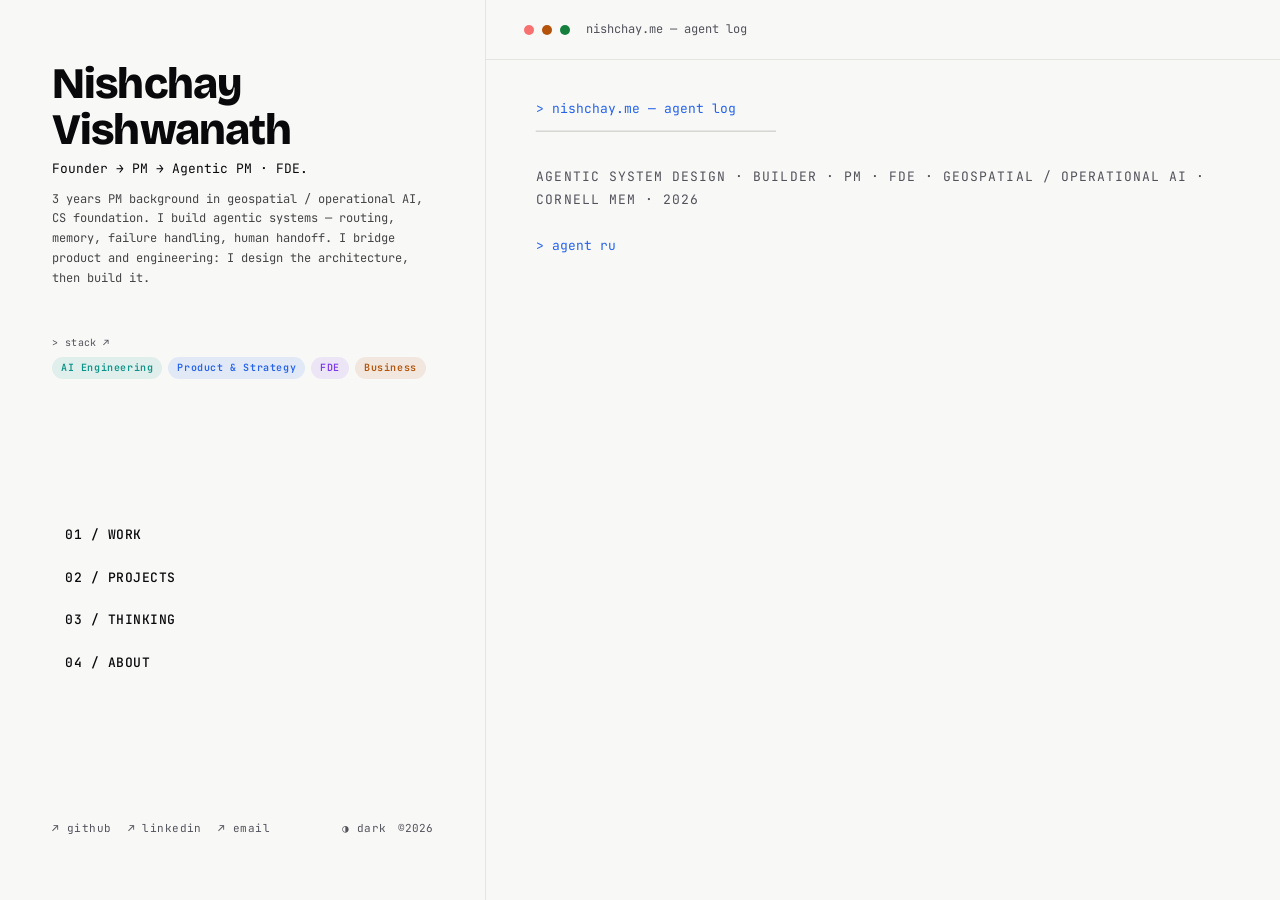
==== commit 22ef16ea: "Update geospatial to geospatial / operational AI in sub text and terminal label Co-Authored-By: Clau" ====
--- a/index.html
+++ b/index.html
@@ -44,7 +44,7 @@
     <div class="id-top">
       <h1 class="id-name">Nishchay Vishwanath</h1>
       <p class="id-tagline">Founder → PM → Agentic PM · FDE.</p>
-      <p class="id-sub">3 years PM background in geospatial AI, CS foundation. I build agentic systems — routing, memory, failure handling, human handoff. I bridge product and engineering: I design the architecture, then build it.</p>
+      <p class="id-sub">3 years PM background in geospatial / operational AI, CS foundation. I build agentic systems — routing, memory, failure handling, human handoff. I bridge product and engineering: I design the architecture, then build it.</p>
       <p class="id-stack-label">> stack ↗</p>
       <div class="id-domains">
         <button class="id-domain-pill id-domain-teal" data-panel="about">AI Engineering</button>
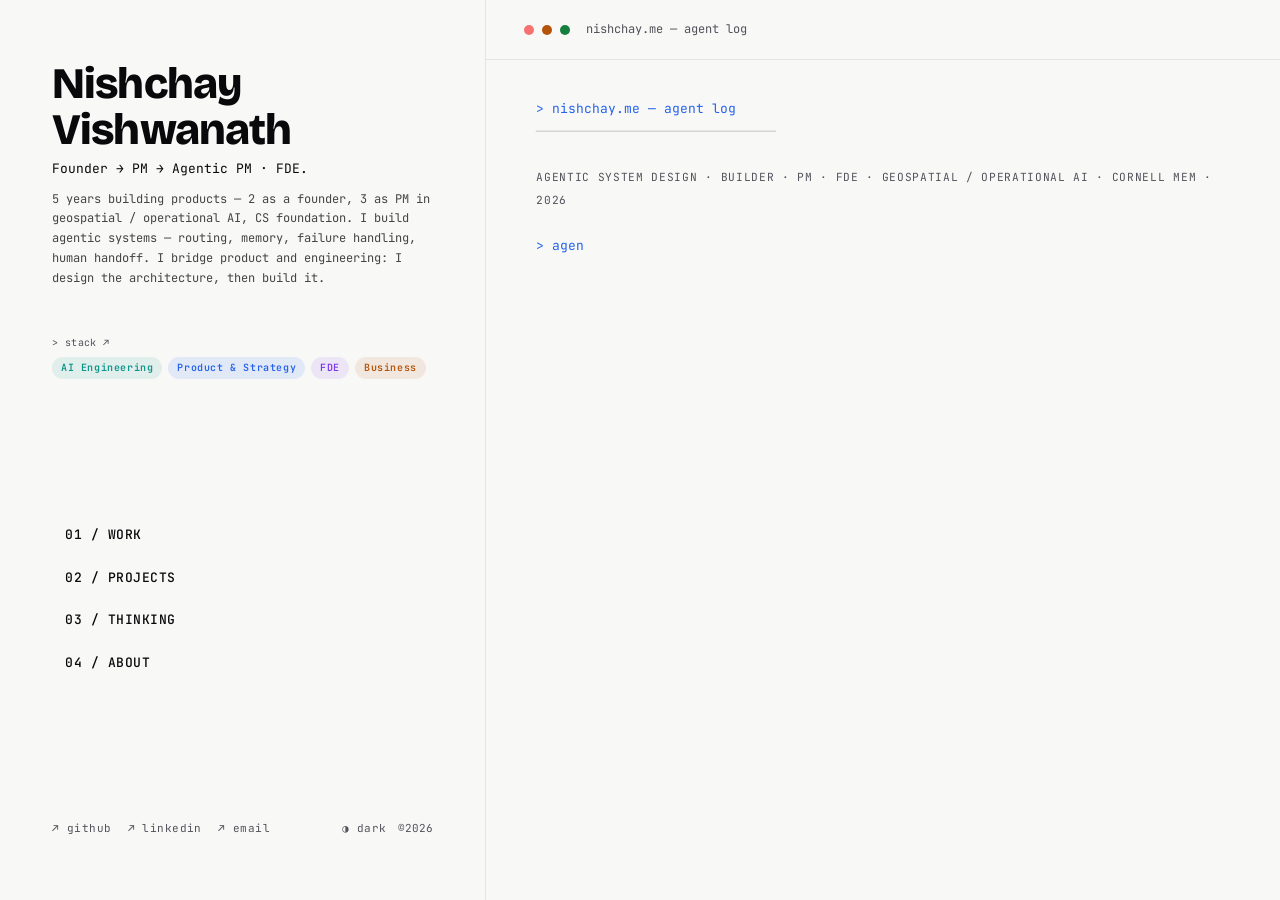
==== commit 97185a63: "Update experience framing to 5 years (founder + PM) and add Founder work entry" ====
--- a/index.html
+++ b/index.html
@@ -44,7 +44,7 @@
     <div class="id-top">
       <h1 class="id-name">Nishchay Vishwanath</h1>
       <p class="id-tagline">Founder → PM → Agentic PM · FDE.</p>
-      <p class="id-sub">3 years PM background in geospatial / operational AI, CS foundation. I build agentic systems — routing, memory, failure handling, human handoff. I bridge product and engineering: I design the architecture, then build it.</p>
+      <p class="id-sub">5 years building products — 2 as a founder, 3 as PM in geospatial / operational AI, CS foundation. I build agentic systems — routing, memory, failure handling, human handoff. I bridge product and engineering: I design the architecture, then build it.</p>
       <p class="id-stack-label">> stack ↗</p>
       <div class="id-domains">
         <button class="id-domain-pill id-domain-teal" data-panel="about">AI Engineering</button>
--- a/css/style.css
+++ b/css/style.css
@@ -335,17 +335,20 @@
 .terminal-body {
   flex: 1;
   padding: 38px 50px;
-  overflow: hidden;
+  overflow-y: auto;
   font-family: var(--font-mono);
   font-size: 0.8125rem;
   line-height: 1.75;
   color: var(--text);
 }
+.terminal-body::-webkit-scrollbar { width: 4px; }
+.terminal-body::-webkit-scrollbar-track { background: transparent; }
+.terminal-body::-webkit-scrollbar-thumb { background: var(--border-2); border-radius: 2px; }
 
 /* ─── Terminal line types ────────────────────────── */
 .term-prompt   { color: var(--blue); }
 .term-divider  { color: var(--border-2); }
-.term-label    { color: var(--muted); letter-spacing: 0.08em; }
+.term-label    { color: var(--muted); letter-spacing: 0.06em; font-size: 0.7rem; }
 .term-shipped  { color: var(--green); }
 .term-progress { color: var(--amber); }
 .term-muted    { color: var(--muted); }
@@ -1240,5 +1243,4 @@
   .nav-item { font-size: 0.75rem; padding: 6px 10px; }
   .terminal-col { min-height: 55vh; }
   .terminal-body { padding: 20px 24px; font-size: 0.75rem; }
-  .projects-grid { grid-template-columns: 1fr; }
-}
+}
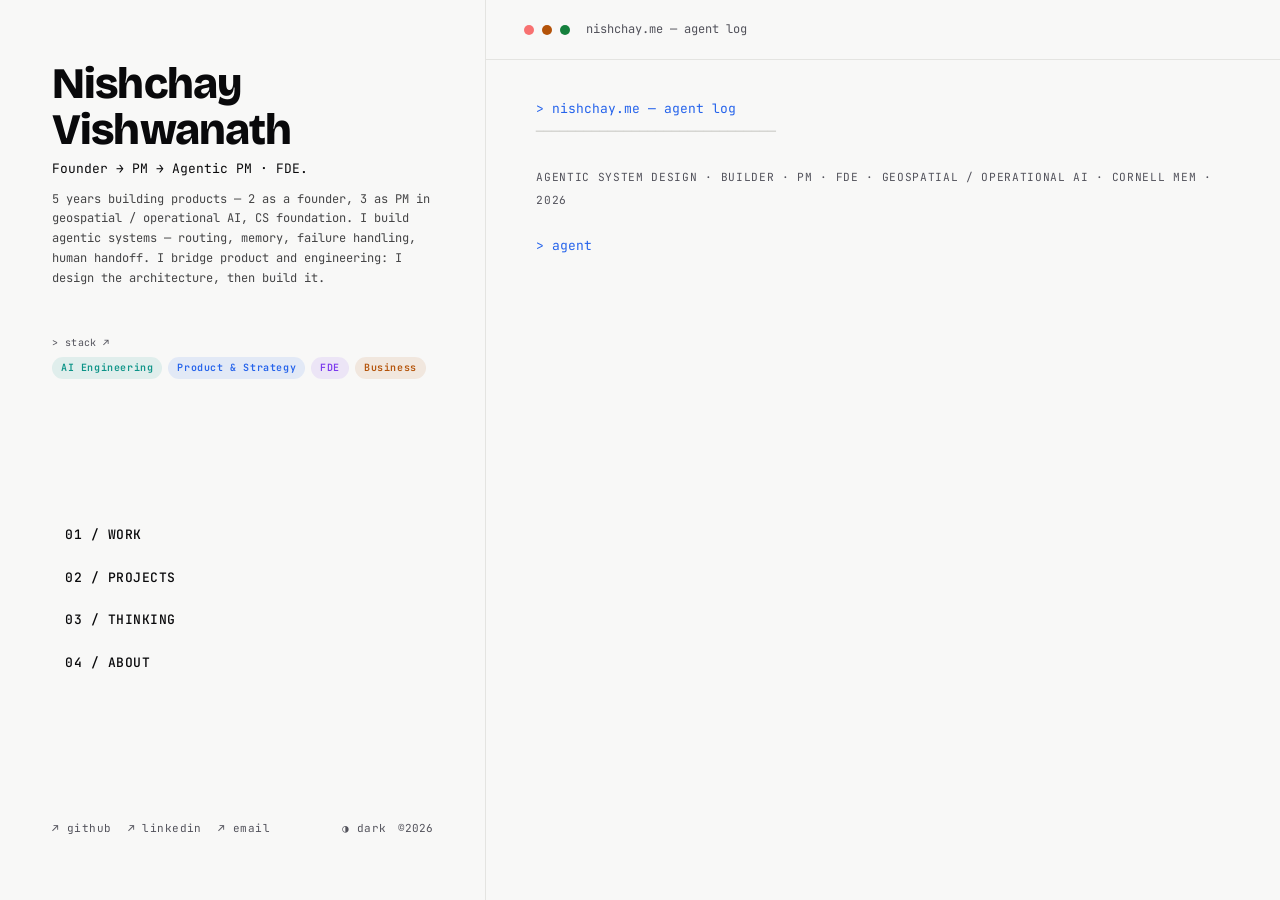
==== commit 697a3672: "Rewrite Founder bullet copy and add site favicon" ====
--- a/index.html
+++ b/index.html
@@ -5,6 +5,13 @@
   <meta name="viewport" content="width=device-width, initial-scale=1.0" />
   <title>Nishchay Vishwanath — Agentic PM · FDE</title>
   <meta name="description" content="I build agentic systems — routing, memory, failure handling, human handoff. PM background, CS foundation. Three years shipping operational AI at Aereo; built multi-agent RAG, HITL escalation, and MCP servers at Cornell." />
+
+  <!-- Favicon -->
+  <link rel="icon" type="image/svg+xml" href="favicon.svg" />
+  <link rel="icon" type="image/png" sizes="32x32" href="favicon-32x32.png" />
+  <link rel="icon" type="image/png" sizes="16x16" href="favicon-16x16.png" />
+  <link rel="shortcut icon" href="favicon.ico" />
+  <link rel="apple-touch-icon" sizes="180x180" href="apple-touch-icon.png" />
 
   <!-- Open Graph -->
   <meta property="og:type" content="website" />
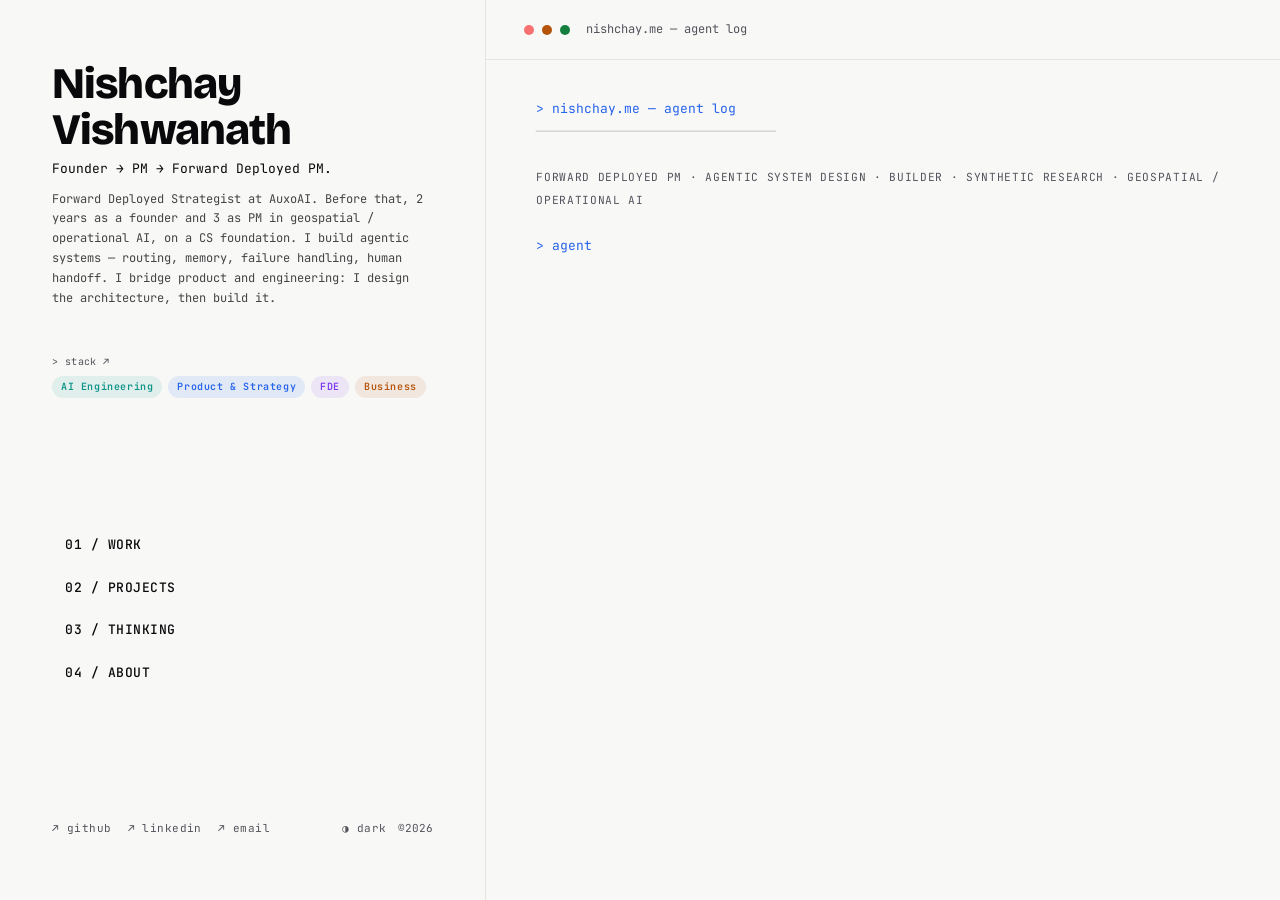
==== commit d9111f48: "Add AuxoAI role and drop open-to-roles copy Adds AuxoAI (Forward Deployed Strategist) as the first W" ====
--- a/index.html
+++ b/index.html
@@ -3,8 +3,8 @@
 <head>
   <meta charset="UTF-8" />
   <meta name="viewport" content="width=device-width, initial-scale=1.0" />
-  <title>Nishchay Vishwanath — Agentic PM · FDE</title>
-  <meta name="description" content="I build agentic systems — routing, memory, failure handling, human handoff. PM background, CS foundation. Three years shipping operational AI at Aereo; built multi-agent RAG, HITL escalation, and MCP servers at Cornell." />
+  <title>Nishchay Vishwanath · Forward Deployed PM</title>
+  <meta name="description" content="I build agentic systems — routing, memory, failure handling, human handoff. PM background, CS foundation. Forward Deployed Strategist at AuxoAI, working on synthetic market research and LLM evaluation. Previously three years shipping operational AI at Aereo." />
 
   <!-- Favicon -->
   <link rel="icon" type="image/svg+xml" href="favicon.svg" />
@@ -15,7 +15,7 @@
 
   <!-- Open Graph -->
   <meta property="og:type" content="website" />
-  <meta property="og:title" content="Nishchay Vishwanath — Agentic PM · FDE" />
+  <meta property="og:title" content="Nishchay Vishwanath · Forward Deployed PM" />
   <meta property="og:description" content="I build agentic systems — routing, memory, failure handling, human handoff. PM background, CS foundation. I design the architecture, then build it." />
   <meta property="og:url" content="https://nishchay.me" />
 
@@ -32,7 +32,8 @@
     "@context": "https://schema.org",
     "@type": "Person",
     "name": "Nishchay Vishwanath",
-    "jobTitle": "Agentic PM / FDE",
+    "jobTitle": "Forward Deployed Strategist",
+    "worksFor": { "@type": "Organization", "name": "AuxoAI" },
     "alumniOf": "Cornell University",
     "url": "https://nishchay.me",
     "sameAs": [
@@ -50,8 +51,8 @@
   <aside class="identity-col">
     <div class="id-top">
       <h1 class="id-name">Nishchay Vishwanath</h1>
-      <p class="id-tagline">Founder → PM → Agentic PM · FDE.</p>
-      <p class="id-sub">5 years building products — 2 as a founder, 3 as PM in geospatial / operational AI, CS foundation. I build agentic systems — routing, memory, failure handling, human handoff. I bridge product and engineering: I design the architecture, then build it.</p>
+      <p class="id-tagline">Founder → PM → Forward Deployed PM.</p>
+      <p class="id-sub">Forward Deployed Strategist at AuxoAI. Before that, 2 years as a founder and 3 as PM in geospatial / operational AI, on a CS foundation. I build agentic systems — routing, memory, failure handling, human handoff. I bridge product and engineering: I design the architecture, then build it.</p>
       <p class="id-stack-label">> stack ↗</p>
       <div class="id-domains">
         <button class="id-domain-pill id-domain-teal" data-panel="about">AI Engineering</button>
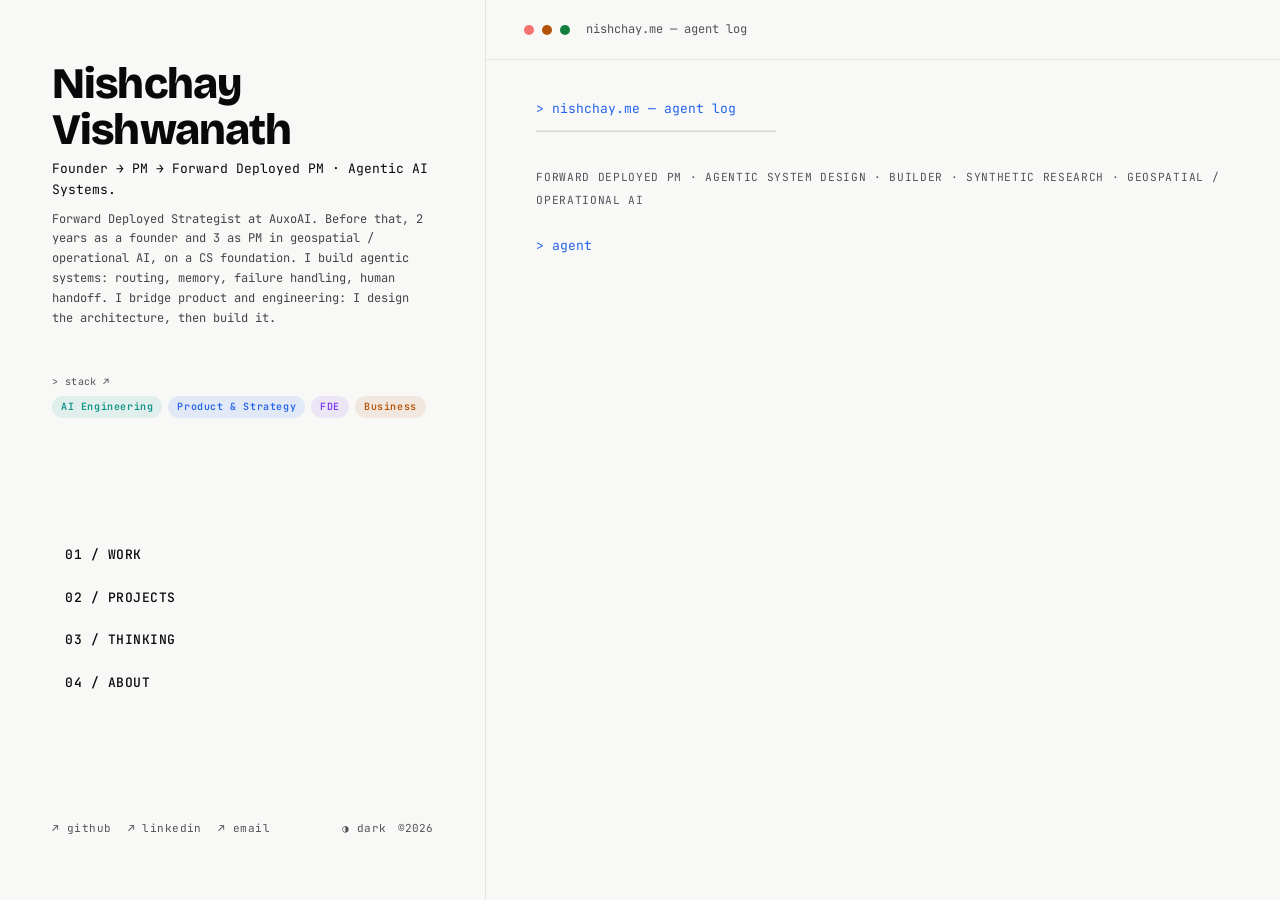
==== commit 65e258e5: "Reposition site around agentic AI systems New tagline, agent-first AuxoAI WORK entry, ServiceNow age" ====
--- a/index.html
+++ b/index.html
@@ -4,7 +4,7 @@
   <meta charset="UTF-8" />
   <meta name="viewport" content="width=device-width, initial-scale=1.0" />
   <title>Nishchay Vishwanath · Forward Deployed PM</title>
-  <meta name="description" content="I build agentic systems — routing, memory, failure handling, human handoff. PM background, CS foundation. Forward Deployed Strategist at AuxoAI, working on synthetic market research and LLM evaluation. Previously three years shipping operational AI at Aereo." />
+  <meta name="description" content="I build agentic systems: routing, memory, failure handling, human handoff. PM background, CS foundation. Forward Deployed Strategist at AuxoAI, working on synthetic market research and LLM evaluation. Previously three years shipping operational AI at Aereo." />
 
   <!-- Favicon -->
   <link rel="icon" type="image/svg+xml" href="favicon.svg" />
@@ -16,7 +16,7 @@
   <!-- Open Graph -->
   <meta property="og:type" content="website" />
   <meta property="og:title" content="Nishchay Vishwanath · Forward Deployed PM" />
-  <meta property="og:description" content="I build agentic systems — routing, memory, failure handling, human handoff. PM background, CS foundation. I design the architecture, then build it." />
+  <meta property="og:description" content="I build agentic systems: routing, memory, failure handling, human handoff. PM background, CS foundation. I design the architecture, then build it." />
   <meta property="og:url" content="https://nishchay.me" />
 
   <!-- Fonts -->
@@ -51,8 +51,8 @@
   <aside class="identity-col">
     <div class="id-top">
       <h1 class="id-name">Nishchay Vishwanath</h1>
-      <p class="id-tagline">Founder → PM → Forward Deployed PM.</p>
-      <p class="id-sub">Forward Deployed Strategist at AuxoAI. Before that, 2 years as a founder and 3 as PM in geospatial / operational AI, on a CS foundation. I build agentic systems — routing, memory, failure handling, human handoff. I bridge product and engineering: I design the architecture, then build it.</p>
+      <p class="id-tagline">Founder → PM → Forward Deployed PM · Agentic AI Systems.</p>
+      <p class="id-sub">Forward Deployed Strategist at AuxoAI. Before that, 2 years as a founder and 3 as PM in geospatial / operational AI, on a CS foundation. I build agentic systems: routing, memory, failure handling, human handoff. I bridge product and engineering: I design the architecture, then build it.</p>
       <p class="id-stack-label">> stack ↗</p>
       <div class="id-domains">
         <button class="id-domain-pill id-domain-teal" data-panel="about">AI Engineering</button>
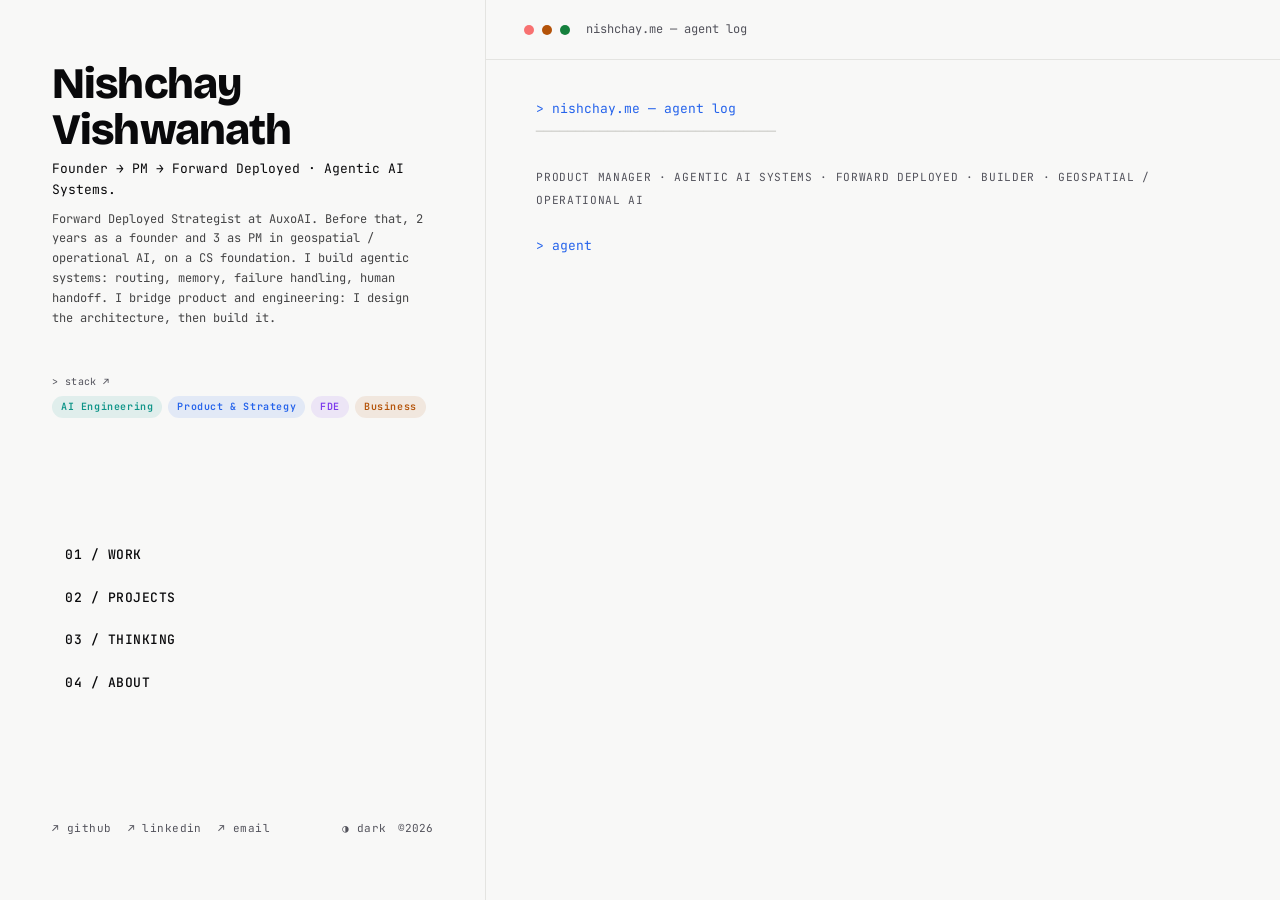
==== commit 55d951de: "Use official title with function bracket and PM headline AuxoAI title becomes Forward Deployed Strat" ====
--- a/index.html
+++ b/index.html
@@ -3,7 +3,7 @@
 <head>
   <meta charset="UTF-8" />
   <meta name="viewport" content="width=device-width, initial-scale=1.0" />
-  <title>Nishchay Vishwanath · Forward Deployed PM</title>
+  <title>Nishchay Vishwanath · Product Manager, Agentic AI Systems</title>
   <meta name="description" content="I build agentic systems: routing, memory, failure handling, human handoff. PM background, CS foundation. Forward Deployed Strategist at AuxoAI, working on synthetic market research and LLM evaluation. Previously three years shipping operational AI at Aereo." />
 
   <!-- Favicon -->
@@ -15,7 +15,7 @@
 
   <!-- Open Graph -->
   <meta property="og:type" content="website" />
-  <meta property="og:title" content="Nishchay Vishwanath · Forward Deployed PM" />
+  <meta property="og:title" content="Nishchay Vishwanath · Product Manager, Agentic AI Systems" />
   <meta property="og:description" content="I build agentic systems: routing, memory, failure handling, human handoff. PM background, CS foundation. I design the architecture, then build it." />
   <meta property="og:url" content="https://nishchay.me" />
 
@@ -51,7 +51,7 @@
   <aside class="identity-col">
     <div class="id-top">
       <h1 class="id-name">Nishchay Vishwanath</h1>
-      <p class="id-tagline">Founder → PM → Forward Deployed PM · Agentic AI Systems.</p>
+      <p class="id-tagline">Founder → PM → Forward Deployed · Agentic AI Systems.</p>
       <p class="id-sub">Forward Deployed Strategist at AuxoAI. Before that, 2 years as a founder and 3 as PM in geospatial / operational AI, on a CS foundation. I build agentic systems: routing, memory, failure handling, human handoff. I bridge product and engineering: I design the architecture, then build it.</p>
       <p class="id-stack-label">> stack ↗</p>
       <div class="id-domains">
--- a/css/style.css
+++ b/css/style.css
@@ -456,6 +456,8 @@
 .work-trigger.open  { color: var(--text); }
 .work-year    { color: var(--muted); min-width: 86px; flex-shrink: 0; font-size: 0.75rem; }
 .work-company { flex: 1; font-weight: 600; padding: 0 10px; color: var(--text); }
+.work-role-inline { font-weight: 400; font-size: 0.75rem; color: var(--text); }
+.work-company-type { display: block; margin-top: 3px; font-weight: 400; font-size: 0.7rem; color: var(--muted); }
 .work-role    { color: var(--text); font-size: 0.75rem; margin-right: 10px; }
 .work-chevron { color: var(--muted); font-size: 0.75rem; transition: transform .25s; flex-shrink: 0; }
 .work-trigger.open .work-chevron { transform: rotate(90deg); }
